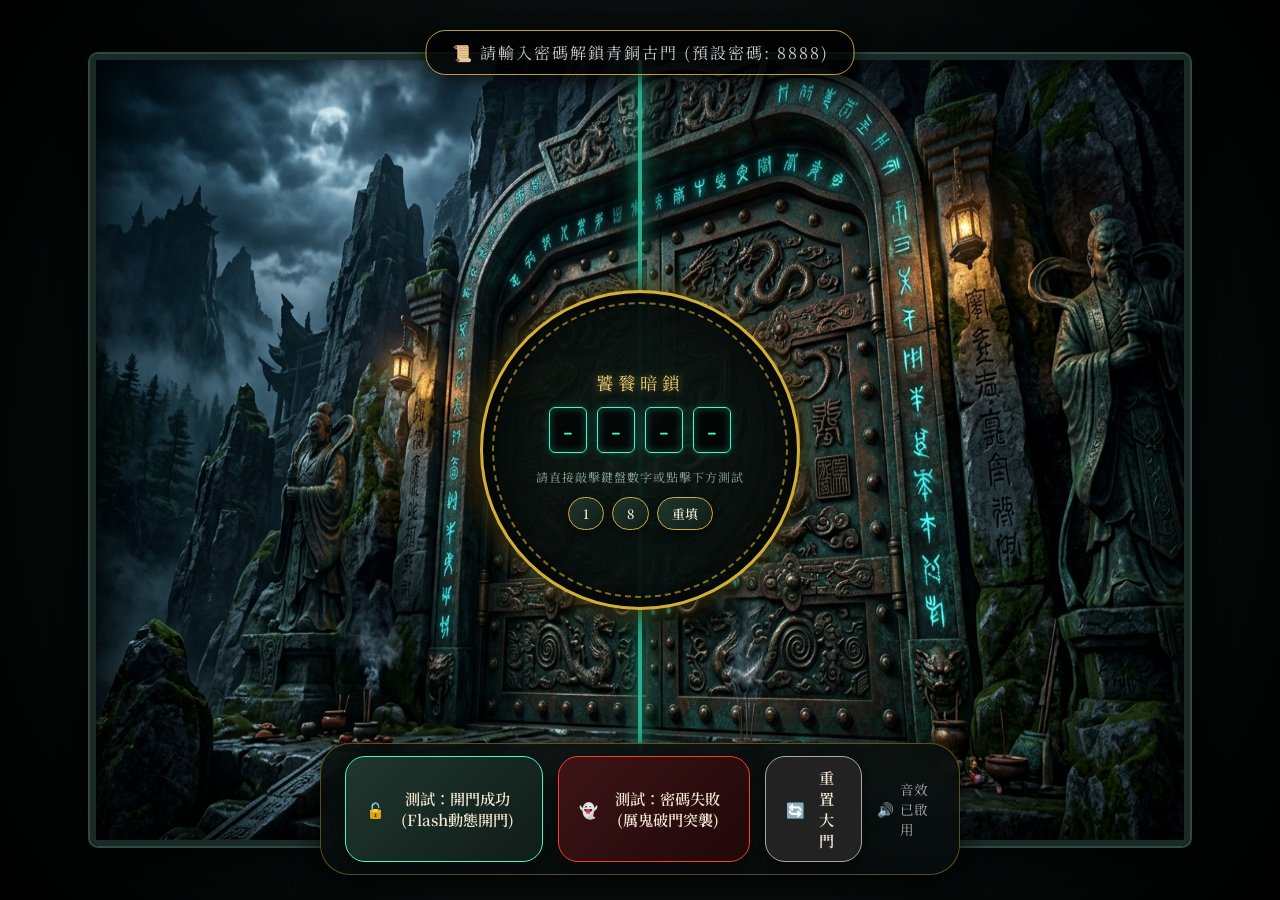
==== door-demo.html @ 5796ed2d "feat: 新增古老青銅門3D開門與厲鬼破門突襲動畫互動Demo" ====
<!DOCTYPE html>
<html lang="zh-TW">
<head>
  <meta charset="UTF-8">
  <meta name="viewport" content="width=device-width, initial-scale=1.0">
  <title>古老青銅門機關 - 開門與厲鬼破門突襲 Demo</title>
  <link rel="preconnect" href="https://fonts.googleapis.com">
  <link rel="preconnect" href="https://fonts.gstatic.com" crossorigin>
  <link href="https://fonts.googleapis.com/css2?family=Cinzel:wght@600;900&family=Noto+Serif+TC:wght@600;900&display=swap" rel="stylesheet">
  <style>
    :root {
      --gold-primary: #d4af37;
      --gold-glow: rgba(212, 175, 55, 0.6);
      --bronze-dark: #0f1c18;
      --rune-cyan: #3dfacb;
      --blood-red: #ff1e27;
    }

    * {
      box-sizing: border-box;
      margin: 0;
      padding: 0;
      user-select: none;
    }

    body {
      background-color: #050807;
      color: #e0e0e0;
      font-family: 'Noto Serif TC', 'Cinzel', serif;
      overflow: hidden;
      height: 100vh;
      width: 100vw;
      display: flex;
      justify-content: center;
      align-items: center;
    }

    /* 3D 舞台場景 */
    .scene-viewport {
      position: relative;
      width: 100vw;
      height: 100vh;
      perspective: 1200px;
      perspective-origin: center center;
      display: flex;
      justify-content: center;
      align-items: center;
      overflow: hidden;
      background: radial-gradient(circle at center, #152422 0%, #060b0a 70%, #000 100%);
    }

    /* 門後神秘殿堂/光芒背景 (開門後展現) */
    .sanctum-background {
      position: absolute;
      top: 0;
      left: 0;
      width: 100%;
      height: 100%;
      display: flex;
      flex-direction: column;
      justify-content: center;
      align-items: center;
      background: radial-gradient(ellipse at center, #ffeaa7 0%, #d4af37 25%, #1a1a1a 70%, #000 100%);
      z-index: 1;
      opacity: 0;
      transform: scale(0.9);
      transition: opacity 1.5s ease, transform 2s ease;
    }

    .sanctum-background.revealed {
      opacity: 1;
      transform: scale(1.05);
    }

    .sanctum-content {
      text-align: center;
      color: #fff;
      text-shadow: 0 0 20px rgba(0,0,0,0.8), 0 0 40px #d4af37;
    }

    .sanctum-title {
      font-size: 2.8rem;
      font-weight: 900;
      letter-spacing: 6px;
      margin-bottom: 12px;
      color: #fff8db;
    }

    .sanctum-desc {
      font-size: 1.2rem;
      letter-spacing: 2px;
      color: #f7e1a0;
    }

    /* 幽冥煞氣裂隙光 (門縫透出的綠紅邪光) */
    .underworld-rift {
      position: absolute;
      top: 0;
      left: 0;
      width: 100%;
      height: 100%;
      background: radial-gradient(circle at center, #00ff88 0%, #ff1e27 40%, transparent 75%);
      opacity: 0;
      z-index: 2;
      transition: opacity 0.3s ease;
      mix-blend-mode: screen;
      pointer-events: none;
    }

    .gate-frame.ghost-cracked ~ .underworld-rift {
      opacity: 0.9;
      animation: riftFlicker 0.15s infinite alternate;
    }

    @keyframes riftFlicker {
      0% { opacity: 0.55; filter: brightness(0.8); }
      100% { opacity: 1; filter: brightness(1.5); }
    }

    /* 青銅巨門外框結構 */
    .gate-frame {
      position: relative;
      width: 92vw;
      max-width: 1100px;
      height: 88vh;
      max-height: 820px;
      z-index: 5;
      display: flex;
      box-shadow: 0 0 80px rgba(0, 0, 0, 0.95), inset 0 0 40px rgba(0, 0, 0, 0.9);
      border-radius: 8px;
      border: 6px solid #1a2a26;
      outline: 2px solid #2d4a43;
      transform-style: preserve-3d;
      transition: transform 1.8s cubic-bezier(0.2, 0.8, 0.2, 1);
    }

    /* 左門與右門 */
    .door-leaf {
      position: relative;
      width: 50%;
      height: 100%;
      background-image: url('assets/bronze_gate.jpg');
      background-size: 200% 100%;
      background-repeat: no-repeat;
      transform-style: preserve-3d;
      transition: transform 2.2s cubic-bezier(0.4, 0, 0.2, 1), filter 0.8s ease;
      box-shadow: inset 0 0 50px rgba(0, 0, 0, 0.8);
    }

    .door-leaf.left {
      background-position: left center;
      transform-origin: left center;
      border-right: 2px solid rgba(0, 0, 0, 0.8);
    }

    .door-leaf.right {
      background-position: right center;
      transform-origin: right center;
      border-left: 2px solid rgba(0, 0, 0, 0.8);
    }

    /* 開門成功狀態 */
    .gate-frame.opened .door-leaf.left {
      transform: rotateY(-110deg);
      box-shadow: 30px 0 50px rgba(0, 0, 0, 0.7);
    }

    .gate-frame.opened .door-leaf.right {
      transform: rotateY(110deg);
      box-shadow: -30px 0 50px rgba(0, 0, 0, 0.7);
    }

    .gate-frame.opened {
      transform: scale(1.15) translateZ(100px);
    }

    /* 門縫被厲鬼撕開狀態 (Crack Open) */
    .gate-frame.ghost-cracked .door-leaf.left {
      transform: rotateY(-36deg);
      box-shadow: 25px 0 45px rgba(0, 0, 0, 0.95);
      filter: drop-shadow(0 0 25px rgba(255, 30, 39, 0.6));
      transition: transform 0.25s cubic-bezier(0.1, 0.9, 0.2, 1);
    }

    .gate-frame.ghost-cracked .door-leaf.right {
      transform: rotateY(36deg);
      box-shadow: -25px 0 45px rgba(0, 0, 0, 0.95);
      filter: drop-shadow(0 0 25px rgba(255, 30, 39, 0.6));
      transition: transform 0.25s cubic-bezier(0.1, 0.9, 0.2, 1);
    }

    /* 門縫微光 */
    .seam-light {
      position: absolute;
      top: 0;
      left: 50%;
      transform: translateX(-50%);
      width: 4px;
      height: 100%;
      background: #3dfacb;
      box-shadow: 0 0 15px #3dfacb, 0 0 30px #3dfacb;
      z-index: 10;
      opacity: 0.7;
      animation: pulseLight 3s infinite alternate;
      pointer-events: none;
      transition: opacity 0.5s ease;
    }

    .gate-frame.opened .seam-light,
    .gate-frame.ghost-cracked .seam-light {
      opacity: 0;
    }

    @keyframes pulseLight {
      0% { opacity: 0.3; filter: blur(1px); }
      100% { opacity: 0.9; filter: blur(3px); }
    }

    /* 密碼機關古盤 UI */
    .lock-mechanism {
      position: absolute;
      top: 50%;
      left: 50%;
      transform: translate(-50%, -50%);
      z-index: 20;
      background: radial-gradient(circle, rgba(12, 24, 20, 0.92) 0%, rgba(5, 10, 8, 0.96) 80%);
      border: 3px solid #d4af37;
      border-radius: 50%;
      width: 320px;
      height: 320px;
      display: flex;
      flex-direction: column;
      justify-content: center;
      align-items: center;
      box-shadow: 0 0 35px rgba(0, 0, 0, 0.9), 0 0 25px var(--gold-glow), inset 0 0 20px rgba(0, 0, 0, 0.9);
      transition: opacity 0.8s ease, transform 0.8s cubic-bezier(0.4, 0, 0.2, 1);
    }

    .gate-frame.opened .lock-mechanism {
      opacity: 0;
      transform: translate(-50%, -50%) scale(0.6) rotate(180deg);
      pointer-events: none;
    }

    /* 厲鬼衝出時，鎖盤完全隱藏消失 */
    .gate-frame.ghost-cracked .lock-mechanism {
      opacity: 0;
      transform: translate(-50%, -50%) scale(0.3);
      pointer-events: none;
      transition: opacity 0.2s ease, transform 0.2s ease;
    }

    /* 盤面符文外圈 */
    .rune-ring {
      position: absolute;
      width: 94%;
      height: 94%;
      border-radius: 50%;
      border: 2px dashed rgba(212, 175, 55, 0.6);
      animation: slowRotate 30s linear infinite;
      pointer-events: none;
    }

    @keyframes slowRotate {
      from { transform: rotate(0deg); }
      to { transform: rotate(360deg); }
    }

    .lock-title {
      font-size: 1.1rem;
      color: #e6c875;
      letter-spacing: 4px;
      margin-bottom: 12px;
      text-shadow: 0 0 10px rgba(212, 175, 55, 0.5);
    }

    .password-display {
      display: flex;
      gap: 10px;
      margin-bottom: 15px;
    }

    .pin-digit {
      width: 38px;
      height: 46px;
      background: rgba(0, 0, 0, 0.7);
      border: 1.5px solid #3dfacb;
      border-radius: 6px;
      color: #3dfacb;
      font-size: 1.6rem;
      font-weight: 900;
      display: flex;
      justify-content: center;
      align-items: center;
      box-shadow: inset 0 0 8px rgba(61, 250, 203, 0.3), 0 0 10px rgba(61, 250, 203, 0.2);
    }

    .pin-input-real {
      position: absolute;
      opacity: 0;
      pointer-events: none;
    }

    .hint-text {
      font-size: 0.75rem;
      color: #8fa89b;
      margin-bottom: 12px;
      letter-spacing: 1px;
    }

    /* 突發驚悚 鬼怪層 (在青銅門裂隙深處，青銅門始終保持在背景可見) */
    .ghost-emergence-container {
      position: absolute;
      top: 50%;
      left: 50%;
      transform: translate(-50%, -50%);
      width: 100%;
      height: 100%;
      max-width: 1100px;
      max-height: 820px;
      z-index: 18;
      pointer-events: none;
      display: flex;
      justify-content: center;
      align-items: center;
      overflow: visible;
      opacity: 0;
      visibility: hidden;
    }

    .ghost-emergence-container.active {
      visibility: visible;
      opacity: 1;
    }

    .ghost-spirit {
      position: absolute;
      width: 115%;
      height: 115%;
      object-fit: contain;
      mix-blend-mode: screen; /* 完美透明融合，青銅門清晰可見 */
      filter: contrast(1.4) brightness(1.3) drop-shadow(0 0 40px #00ff88);
      transform: translateZ(0) scale(0.1);
    }

    .ghost-emergence-container.active .ghost-spirit {
      animation: ghostBurstFromGate 1.8s cubic-bezier(0.15, 0.85, 0.25, 1) forwards;
    }

    /* 厲鬼從青銅門裂縫深處衝出的震撼軌跡 */
    @keyframes ghostBurstFromGate {
      0% {
        transform: scale(0.08) translateY(20px) rotate(-3deg);
        filter: brightness(0.2) drop-shadow(0 0 5px #00ff88);
        opacity: 0;
      }
      22% {
        opacity: 1;
        filter: brightness(1.8) contrast(1.5) drop-shadow(0 0 60px #00ff88) drop-shadow(0 0 90px red);
      }
      45% {
        transform: scale(1.35) translateY(-10px) rotate(2deg);
        filter: brightness(1.6) contrast(1.4) drop-shadow(0 0 80px red);
      }
      75% {
        transform: scale(1.45) translateY(5px) rotate(-1deg);
        opacity: 0.95;
      }
      100% {
        transform: scale(2.0) translateY(-30px);
        opacity: 0;
        filter: brightness(0) blur(25px);
      }
    }

    /* 血色驚悚閃爍遮罩 */
    .blood-overlay {
      position: fixed;
      top: 0;
      left: 0;
      width: 100vw;
      height: 100vh;
      background: radial-gradient(circle, rgba(255, 0, 0, 0.4) 0%, rgba(80, 0, 0, 0.8) 80%);
      mix-blend-mode: hard-light;
      opacity: 0;
      pointer-events: none;
      z-index: 90;
    }

    .blood-overlay.flash {
      animation: redFlash 1.6s ease-out forwards;
    }

    @keyframes redFlash {
      0%, 25%, 50% { opacity: 0.85; }
      12%, 37% { opacity: 0.15; }
      100% { opacity: 0; }
    }

    /* 螢幕震動動畫 (Screen Shake) */
    .shake-intense {
      animation: intenseShake 0.75s cubic-bezier(.36,.07,.19,.97) both;
    }

    @keyframes intenseShake {
      10%, 90% { transform: translate3d(-8px, 6px, 0) rotate(-1.5deg); }
      20%, 80% { transform: translate3d(10px, -8px, 0) rotate(2deg); }
      30%, 50%, 70% { transform: translate3d(-14px, 10px, 0) rotate(-2.5deg); }
      40%, 60% { transform: translate3d(14px, -10px, 0) rotate(2.5deg); }
    }

    /* 狀態訊息提示浮層 */
    .status-toast {
      position: absolute;
      top: 30px;
      left: 50%;
      transform: translateX(-50%);
      padding: 10px 25px;
      background: rgba(0, 0, 0, 0.85);
      border-radius: 20px;
      font-size: 1rem;
      letter-spacing: 2px;
      z-index: 60;
      border: 1px solid #d4af37;
      box-shadow: 0 4px 20px rgba(0,0,0,0.8);
      transition: all 0.3s ease;
      opacity: 0.9;
    }

    /* 快捷控制面板 (置底) */
    .control-deck {
      position: absolute;
      bottom: 25px;
      left: 50%;
      transform: translateX(-50%);
      z-index: 50;
      display: flex;
      gap: 15px;
      background: rgba(8, 14, 12, 0.85);
      backdrop-filter: blur(12px);
      padding: 12px 24px;
      border-radius: 30px;
      border: 1px solid rgba(212, 175, 55, 0.4);
      box-shadow: 0 10px 30px rgba(0, 0, 0, 0.7);
    }

    .btn-action {
      background: linear-gradient(135deg, #1f362e, #101c18);
      color: #f0e6d2;
      border: 1px solid #d4af37;
      padding: 10px 20px;
      border-radius: 20px;
      font-family: inherit;
      font-size: 0.95rem;
      font-weight: 600;
      cursor: pointer;
      display: flex;
      align-items: center;
      gap: 8px;
      transition: all 0.25s ease;
      box-shadow: 0 4px 12px rgba(0, 0, 0, 0.5);
    }

    .btn-action:hover {
      background: linear-gradient(135deg, #2e5246, #1a2f28);
      color: #fff;
      transform: translateY(-2px);
      box-shadow: 0 0 15px var(--gold-glow);
    }

    .btn-action.success {
      border-color: #3dfacb;
    }
    .btn-action.success:hover {
      box-shadow: 0 0 18px rgba(61, 250, 203, 0.7);
    }

    .btn-action.fail {
      border-color: #ff3b30;
      background: linear-gradient(135deg, #3d1416, #1f0809);
    }
    .btn-action.fail:hover {
      background: linear-gradient(135deg, #571b1e, #2e0b0d);
      box-shadow: 0 0 20px rgba(255, 59, 48, 0.8);
    }

    .btn-action.reset {
      border-color: #aaa;
      background: #222;
    }

    .audio-toggle {
      cursor: pointer;
      display: flex;
      align-items: center;
      gap: 6px;
      color: #aaa;
      font-size: 0.85rem;
      transition: color 0.2s;
    }
    .audio-toggle:hover {
      color: #3dfacb;
    }
  </style>
</head>
<body>

  <!-- 狀態提示 -->
  <div id="statusToast" class="status-toast">📜 請輸入密碼解鎖青銅古門 (預設密碼: 8888)</div>

  <!-- 3D 視角容器 -->
  <div id="sceneContainer" class="scene-viewport">
    
    <!-- 門後的神聖殿堂 (進入系統後的背景) -->
    <div id="sanctumBg" class="sanctum-background">
      <div class="sanctum-content">
        <div class="sanctum-title">✨ 藏書閣 · 封印解除 ✨</div>
        <div class="sanctum-desc">歡迎進入個人書櫃與借閱統計系統</div>
      </div>
    </div>

    <!-- 幽冥煞氣裂隙邪光 (門縫透出) -->
    <div id="underworldRift" class="underworld-rift"></div>

    <!-- 青銅巨門本體 (背景始終可見) -->
    <div id="gateFrame" class="gate-frame">
      <!-- 門縫微光 -->
      <div class="seam-light"></div>

      <!-- 左門扇 -->
      <div class="door-leaf left"></div>

      <!-- 右門扇 -->
      <div class="door-leaf right"></div>

      <!-- 密碼機關盤 -->
      <div id="lockMechanism" class="lock-mechanism">
        <div class="rune-ring"></div>
        <div class="lock-title">饕餮暗鎖</div>
        
        <div class="password-display">
          <div class="pin-digit" id="d1">-</div>
          <div class="pin-digit" id="d2">-</div>
          <div class="pin-digit" id="d3">-</div>
          <div class="pin-digit" id="d4">-</div>
        </div>

        <input type="password" id="pinInput" class="pin-input-real" maxlength="4" autofocus>
        
        <div class="hint-text">請直接敲擊鍵盤數字或點擊下方測試</div>

        <div style="display: flex; gap: 8px;">
          <button class="btn-action" style="padding: 6px 14px; font-size: 0.8rem;" onclick="handleKeypad('1')">1</button>
          <button class="btn-action" style="padding: 6px 14px; font-size: 0.8rem;" onclick="handleKeypad('8')">8</button>
          <button class="btn-action" style="padding: 6px 14px; font-size: 0.8rem;" onclick="handleKeypad('clear')">重填</button>
        </div>
      </div>

      <!-- 突發厲鬼 (直接從青銅門裂縫深處破門竄出，青銅門在背景清晰可見) -->
      <div id="ghostEmergence" class="ghost-emergence-container">
        <img src="assets/ghost_emerge.jpg" alt="Ghost Bursting from Gate" class="ghost-spirit">
      </div>

    </div>

  </div>

  <!-- 血紅閃爍遮罩 -->
  <div id="bloodOverlay" class="blood-overlay"></div>

  <!-- 控制與展示面板 -->
  <div class="control-deck">
    <button class="btn-action success" onclick="triggerSuccess()">
      <span>🔓</span> 測試：開門成功 (Flash動態開門)
    </button>
    <button class="btn-action fail" onclick="triggerFail()">
      <span>👻</span> 測試：密碼失敗 (厲鬼破門突襲)
    </button>
    <button class="btn-action reset" onclick="resetGate()">
      <span>🔄</span> 重置大門
    </button>
    <div class="audio-toggle" onclick="toggleAudio()">
      <span id="audioIcon">🔊</span>
      <span id="audioText">音效已啟用</span>
    </div>
  </div>

  <script>
    // --- Web Audio 逼真音效合成引擎 (無須外部音檔) ---
    let audioCtx = null;
    let audioEnabled = true;

    function initAudio() {
      if (!audioCtx) {
        audioCtx = new (window.AudioContext || window.webkitAudioContext)();
      }
      if (audioCtx.state === 'suspended') {
        audioCtx.resume();
      }
    }

    function toggleAudio() {
      audioEnabled = !audioEnabled;
      document.getElementById('audioIcon').textContent = audioEnabled ? '🔊' : '🔇';
      document.getElementById('audioText').textContent = audioEnabled ? '音效已啟用' : '音效已靜音';
    }

    // 齒輪/石鍵點擊音
    function playClickSound() {
      if (!audioEnabled) return;
      initAudio();
      const osc = audioCtx.createOscillator();
      const gain = audioCtx.createGain();
      osc.type = 'triangle';
      osc.frequency.setValueAtTime(180, audioCtx.currentTime);
      osc.frequency.exponentialRampToValueAtTime(60, audioCtx.currentTime + 0.08);
      gain.gain.setValueAtTime(0.3, audioCtx.currentTime);
      gain.gain.exponentialRampToValueAtTime(0.01, audioCtx.currentTime + 0.08);
      osc.connect(gain);
      gain.connect(audioCtx.destination);
      osc.start();
      osc.stop(audioCtx.currentTime + 0.08);
    }

    // 開門震撼石門轟鳴聲
    function playGateOpenSound() {
      if (!audioEnabled) return;
      initAudio();
      
      const bufferSize = audioCtx.sampleRate * 2.5;
      const noiseBuffer = audioCtx.createBuffer(1, bufferSize, audioCtx.sampleRate);
      const output = noiseBuffer.getChannelData(0);
      for (let i = 0; i < bufferSize; i++) {
        output[i] = Math.random() * 2 - 1;
      }
      const whiteNoise = audioCtx.createBufferSource();
      whiteNoise.buffer = noiseBuffer;

      const filter = audioCtx.createBiquadFilter();
      filter.type = 'lowpass';
      filter.frequency.setValueAtTime(120, audioCtx.currentTime);
      filter.frequency.linearRampToValueAtTime(450, audioCtx.currentTime + 1.2);
      filter.frequency.linearRampToValueAtTime(80, audioCtx.currentTime + 2.5);

      const noiseGain = audioCtx.createGain();
      noiseGain.gain.setValueAtTime(0.6, audioCtx.currentTime);
      noiseGain.gain.exponentialRampToValueAtTime(0.01, audioCtx.currentTime + 2.5);

      whiteNoise.connect(filter);
      filter.connect(noiseGain);
      noiseGain.connect(audioCtx.destination);
      whiteNoise.start();

      const freqs = [110, 164.8, 220, 329.6];
      freqs.forEach((f) => {
        const osc = audioCtx.createOscillator();
        const gain = audioCtx.createGain();
        osc.type = 'sawtooth';
        osc.frequency.setValueAtTime(f, audioCtx.currentTime);
        gain.gain.setValueAtTime(0.15, audioCtx.currentTime + 0.2);
        gain.gain.exponentialRampToValueAtTime(0.001, audioCtx.currentTime + 2.0);
        osc.connect(gain);
        gain.connect(audioCtx.destination);
        osc.start(audioCtx.currentTime + 0.1);
        osc.stop(audioCtx.currentTime + 2.0);
      });
    }

    // 青銅門撞擊重響 (門猛烈關閉聲)
    function playGateSlamSound() {
      if (!audioEnabled) return;
      initAudio();
      const osc = audioCtx.createOscillator();
      const gain = audioCtx.createGain();
      osc.type = 'sawtooth';
      osc.frequency.setValueAtTime(80, audioCtx.currentTime);
      osc.frequency.exponentialRampToValueAtTime(20, audioCtx.currentTime + 0.5);
      gain.gain.setValueAtTime(0.85, audioCtx.currentTime);
      gain.gain.exponentialRampToValueAtTime(0.01, audioCtx.currentTime + 0.5);
      osc.connect(gain);
      gain.connect(audioCtx.destination);
      osc.start();
      osc.stop(audioCtx.currentTime + 0.5);
    }

    // 密碼錯誤厲鬼尖嘯與突發轟鳴音效
    function playGhostScreamSound() {
      if (!audioEnabled) return;
      initAudio();

      // 1. 尖銳刺耳的調頻尖嘯 (FM Synthesis)
      const carrier = audioCtx.createOscillator();
      const modulator = audioCtx.createOscillator();
      const modGain = audioCtx.createGain();
      const mainGain = audioCtx.createGain();

      carrier.type = 'sawtooth';
      carrier.frequency.setValueAtTime(450, audioCtx.currentTime);
      carrier.frequency.exponentialRampToValueAtTime(1400, audioCtx.currentTime + 0.3);
      carrier.frequency.exponentialRampToValueAtTime(220, audioCtx.currentTime + 1.6);

      modulator.type = 'square';
      modulator.frequency.setValueAtTime(50, audioCtx.currentTime);
      modGain.gain.setValueAtTime(350, audioCtx.currentTime);

      modulator.connect(modGain);
      modGain.connect(carrier.frequency);

      mainGain.gain.setValueAtTime(0.85, audioCtx.currentTime);
      mainGain.gain.exponentialRampToValueAtTime(0.01, audioCtx.currentTime + 1.7);

      carrier.connect(mainGain);
      mainGain.connect(audioCtx.destination);

      modulator.start();
      carrier.start();
      modulator.stop(audioCtx.currentTime + 1.7);
      carrier.stop(audioCtx.currentTime + 1.7);

      // 2. 破門撞擊低音
      const oscLow = audioCtx.createOscillator();
      const gainLow = audioCtx.createGain();
      oscLow.type = 'sine';
      oscLow.frequency.setValueAtTime(200, audioCtx.currentTime);
      oscLow.frequency.exponentialRampToValueAtTime(35, audioCtx.currentTime + 0.7);
      gainLow.gain.setValueAtTime(0.9, audioCtx.currentTime);
      gainLow.gain.exponentialRampToValueAtTime(0.01, audioCtx.currentTime + 0.7);
      oscLow.connect(gainLow);
      gainLow.connect(audioCtx.destination);
      oscLow.start();
      oscLow.stop(audioCtx.currentTime + 0.7);
    }

    // --- 互動邏輯 ---
    const gateFrame = document.getElementById('gateFrame');
    const sanctumBg = document.getElementById('sanctumBg');
    const ghostEmergence = document.getElementById('ghostEmergence');
    const bloodOverlay = document.getElementById('bloodOverlay');
    const sceneContainer = document.getElementById('sceneContainer');
    const statusToast = document.getElementById('statusToast');
    
    let currentInput = '';
    const CORRECT_PIN = '8888';

    // 鍵盤輸入監聽
    document.addEventListener('keydown', (e) => {
      if (gateFrame.classList.contains('opened') || ghostEmergence.classList.contains('active')) return;
      if (e.key >= '0' && e.key <= '9') {
        handleKeypad(e.key);
      } else if (e.key === 'Backspace') {
        currentInput = currentInput.slice(0, -1);
        updatePinDisplay();
      } else if (e.key === 'Enter') {
        if (currentInput.length > 0) {
          checkPassword();
        }
      }
    });

    function handleKeypad(key) {
      if (key === 'clear') {
        currentInput = '';
        updatePinDisplay();
        playClickSound();
        return;
      }
      if (currentInput.length < 4) {
        currentInput += key;
        playClickSound();
        updatePinDisplay();
        if (currentInput.length === 4) {
          setTimeout(checkPassword, 300);
        }
      }
    }

    function updatePinDisplay() {
      for (let i = 1; i <= 4; i++) {
        const el = document.getElementById('d' + i);
        if (i <= currentInput.length) {
          el.textContent = '●';
          el.style.color = '#d4af37';
          el.style.borderColor = '#d4af37';
        } else {
          el.textContent = '-';
          el.style.color = '#3dfacb';
          el.style.borderColor = '#3dfacb';
        }
      }
    }

    function checkPassword() {
      if (currentInput === CORRECT_PIN) {
        triggerSuccess();
      } else {
        triggerFail();
      }
    }

    // 1. 開門成功 (3D 大門向內推開)
    function triggerSuccess() {
      statusToast.textContent = '🌟 符文共鳴！青銅巨門緩緩開啟...';
      statusToast.style.borderColor = '#3dfacb';
      statusToast.style.color = '#3dfacb';

      playGateOpenSound();

      gateFrame.classList.remove('ghost-cracked');
      ghostEmergence.classList.remove('active');
      gateFrame.classList.add('opened');
      sanctumBg.classList.add('revealed');
    }

    // 2. 密碼失敗 (青銅門裂開，厲鬼從門縫深處衝出！)
    function triggerFail() {
      statusToast.textContent = '⚠️ 封印暴走！青銅門裂開，千年怨靈衝出！';
      statusToast.style.borderColor = '#ff3b30';
      statusToast.style.color = '#ff3b30';

      playGhostScreamSound();

      // 青銅門兩扇震裂半開
      gateFrame.classList.add('ghost-cracked');
      // 厲鬼從青銅門裂隙深處破門竄出
      ghostEmergence.classList.add('active');
      // 全場震動與血色閃爍
      sceneContainer.classList.add('shake-intense');
      bloodOverlay.classList.add('flash');

      setTimeout(() => {
        sceneContainer.classList.remove('shake-intense');
      }, 750);

      // 厲鬼消散，青銅門猛力重擊關閉
      setTimeout(() => {
        ghostEmergence.classList.remove('active');
        gateFrame.classList.remove('ghost-cracked');
        playGateSlamSound();
        bloodOverlay.classList.remove('flash');
        currentInput = '';
        updatePinDisplay();
        statusToast.textContent = '💀 厲鬼遁回門內，青銅門緊閉！請重新嘗試。';
      }, 1900);
    }

    // 3. 重置大門
    function resetGate() {
      gateFrame.classList.remove('opened', 'ghost-cracked');
      sanctumBg.classList.remove('revealed');
      ghostEmergence.classList.remove('active');
      bloodOverlay.classList.remove('flash');
      currentInput = '';
      updatePinDisplay();
      statusToast.textContent = '📜 請輸入密碼解鎖青銅古門 (預設密碼: 8888)';
      statusToast.style.borderColor = '#d4af37';
      statusToast.style.color = '#e0e0e0';
      playClickSound();
    }
  </script>
</body>
</html>
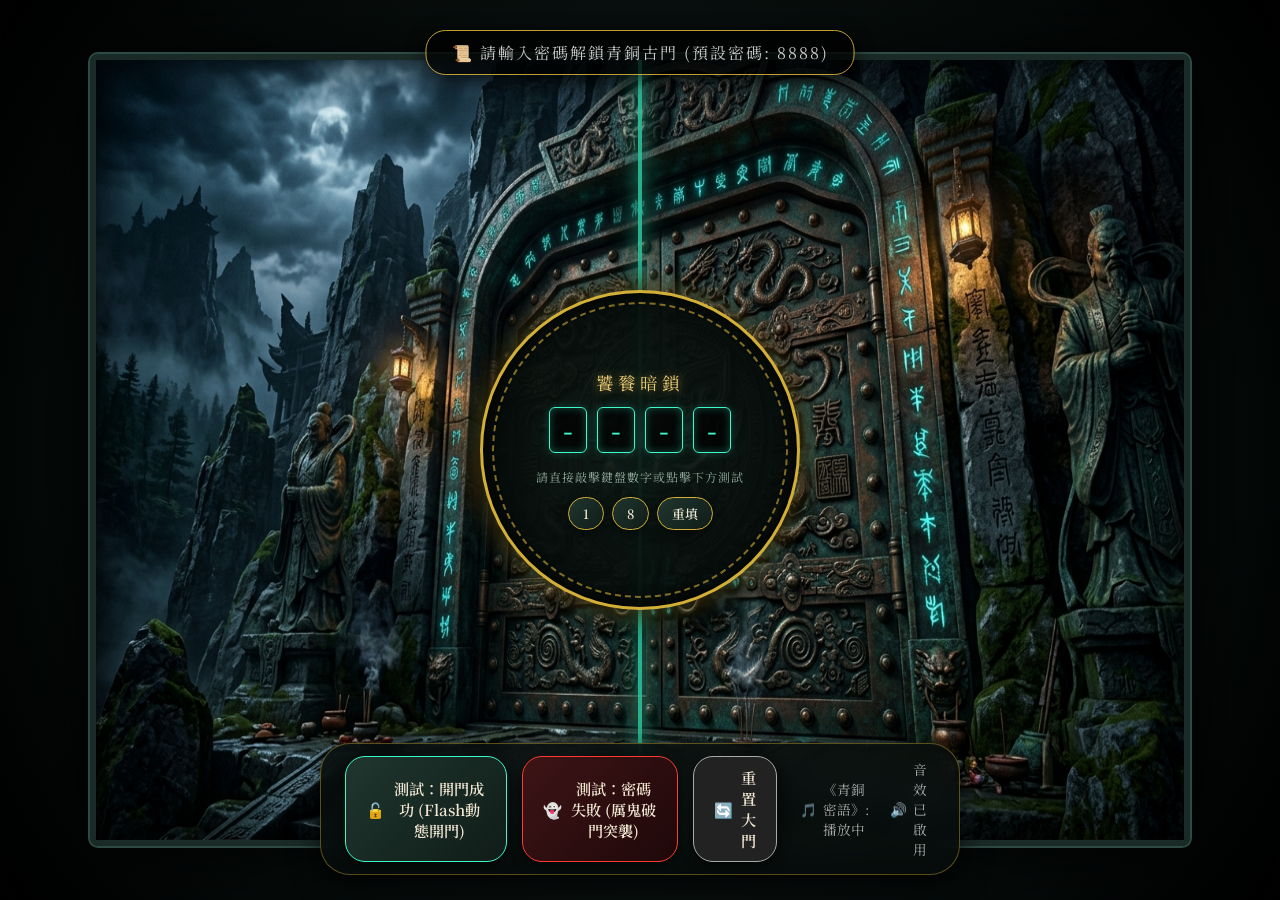
==== commit 929e4e86: "feat: 正式將專屬歌曲《青銅密語.mp3》套用為系統背景音樂與動態歌詞同步" ====
--- a/door-demo.html
+++ b/door-demo.html
@@ -579,13 +579,62 @@
     <button class="btn-action reset" onclick="resetGate()">
       <span>🔄</span> 重置大門
     </button>
+    <div class="audio-toggle" id="musicToggleBtn" onclick="toggleBgmMusic()" style="margin-left: 8px;">
+      <span id="musicIcon">🎵</span>
+      <span id="musicText">《青銅密語》: 播放中</span>
+    </div>
     <div class="audio-toggle" onclick="toggleAudio()">
       <span id="audioIcon">🔊</span>
       <span id="audioText">音效已啟用</span>
     </div>
   </div>
 
+  <!-- 背景音樂音檔 -->
+  <audio id="bgmAudio" src="assets/bronze_whisper.mp3" loop preload="auto"></audio>
+
   <script>
+    let bgmMusicPlaying = false;
+    function playBgmMusic() {
+      const audio = document.getElementById('bgmAudio');
+      if (audio) {
+        audio.volume = 0.65;
+        audio.play().then(() => {
+          bgmMusicPlaying = true;
+          updateBgmMusicUI(true);
+        }).catch(e => console.log('BGM Auto play waiting for user click'));
+      }
+    }
+
+    function toggleBgmMusic() {
+      const audio = document.getElementById('bgmAudio');
+      if (!audio) return;
+      if (bgmMusicPlaying) {
+        audio.pause();
+        bgmMusicPlaying = false;
+        updateBgmMusicUI(false);
+      } else {
+        audio.play();
+        bgmMusicPlaying = true;
+        updateBgmMusicUI(true);
+      }
+    }
+
+    function updateBgmMusicUI(playing) {
+      const icon = document.getElementById('musicIcon');
+      const text = document.getElementById('musicText');
+      if (icon && text) {
+        icon.textContent = playing ? '🎵' : '🔇';
+        text.textContent = playing ? '《青銅密語》: 播放中' : '《青銅密語》: 已暫停';
+      }
+    }
+
+    document.addEventListener('click', () => {
+      if (!bgmMusicPlaying) playBgmMusic();
+    }, { once: true });
+    document.addEventListener('keydown', () => {
+      if (!bgmMusicPlaying) playBgmMusic();
+    }, { once: true });
+
     // --- Web Audio 逼真音效合成引擎 (無須外部音檔) ---
     let audioCtx = null;
     let audioEnabled = true;
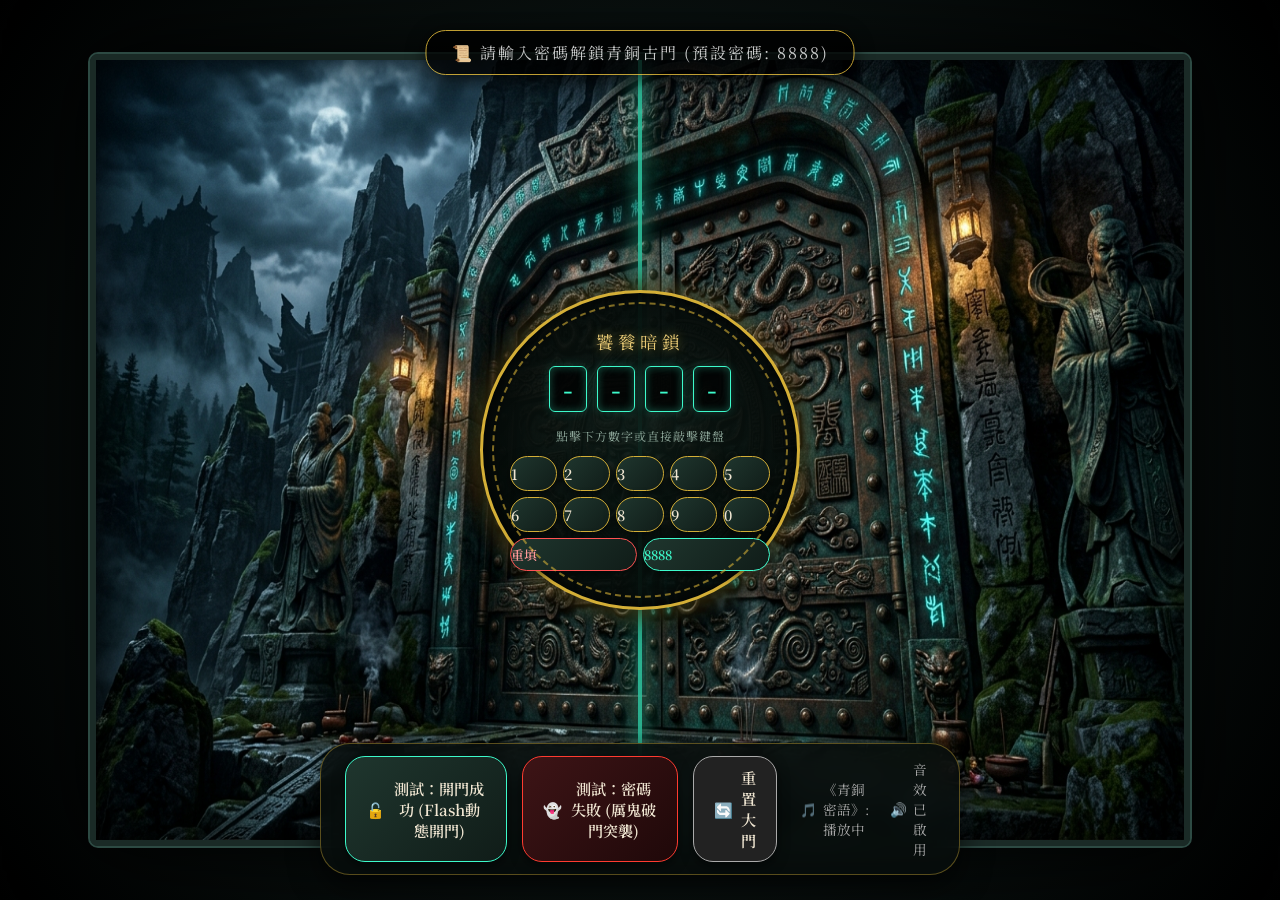
==== commit fcd1d809: "fix: 全面解決平板與手機觸控打字無反應問題，升級九宮格符文數字鍵盤與虛擬鍵盤支援" ====
--- a/door-demo.html
+++ b/door-demo.html
@@ -545,14 +545,29 @@
           <div class="pin-digit" id="d4">-</div>
         </div>
 
-        <input type="password" id="pinInput" class="pin-input-real" maxlength="4" autofocus>
+        <input type="tel" inputmode="numeric" id="pinInput" class="pin-input-real" maxlength="4" autocomplete="off">
         
-        <div class="hint-text">請直接敲擊鍵盤數字或點擊下方測試</div>
-
-        <div style="display: flex; gap: 8px;">
-          <button class="btn-action" style="padding: 6px 14px; font-size: 0.8rem;" onclick="handleKeypad('1')">1</button>
-          <button class="btn-action" style="padding: 6px 14px; font-size: 0.8rem;" onclick="handleKeypad('8')">8</button>
-          <button class="btn-action" style="padding: 6px 14px; font-size: 0.8rem;" onclick="handleKeypad('clear')">重填</button>
+        <div class="hint-text">點擊下方數字或直接敲擊鍵盤</div>
+
+        <div style="display: flex; flex-direction: column; gap: 6px; width: 100%; max-width: 260px;">
+          <div style="display: flex; gap: 6px; justify-content: center;">
+            <button type="button" class="btn-action" style="flex:1; padding: 6px 0; font-size: 0.9rem;" onclick="handleKeypad('1')">1</button>
+            <button type="button" class="btn-action" style="flex:1; padding: 6px 0; font-size: 0.9rem;" onclick="handleKeypad('2')">2</button>
+            <button type="button" class="btn-action" style="flex:1; padding: 6px 0; font-size: 0.9rem;" onclick="handleKeypad('3')">3</button>
+            <button type="button" class="btn-action" style="flex:1; padding: 6px 0; font-size: 0.9rem;" onclick="handleKeypad('4')">4</button>
+            <button type="button" class="btn-action" style="flex:1; padding: 6px 0; font-size: 0.9rem;" onclick="handleKeypad('5')">5</button>
+          </div>
+          <div style="display: flex; gap: 6px; justify-content: center;">
+            <button type="button" class="btn-action" style="flex:1; padding: 6px 0; font-size: 0.9rem;" onclick="handleKeypad('6')">6</button>
+            <button type="button" class="btn-action" style="flex:1; padding: 6px 0; font-size: 0.9rem;" onclick="handleKeypad('7')">7</button>
+            <button type="button" class="btn-action" style="flex:1; padding: 6px 0; font-size: 0.9rem;" onclick="handleKeypad('8')">8</button>
+            <button type="button" class="btn-action" style="flex:1; padding: 6px 0; font-size: 0.9rem;" onclick="handleKeypad('9')">9</button>
+            <button type="button" class="btn-action" style="flex:1; padding: 6px 0; font-size: 0.9rem;" onclick="handleKeypad('0')">0</button>
+          </div>
+          <div style="display: flex; gap: 6px; justify-content: center;">
+            <button type="button" class="btn-action" style="flex:1; padding: 6px 0; font-size: 0.8rem; border-color: #ff5252; color: #ff9999;" onclick="handleKeypad('clear')">重填</button>
+            <button type="button" class="btn-action" style="flex:1; padding: 6px 0; font-size: 0.8rem; border-color: #3dfacb; color: #3dfacb;" onclick="handleKeypad('8888')">8888</button>
+          </div>
         </div>
       </div>
 
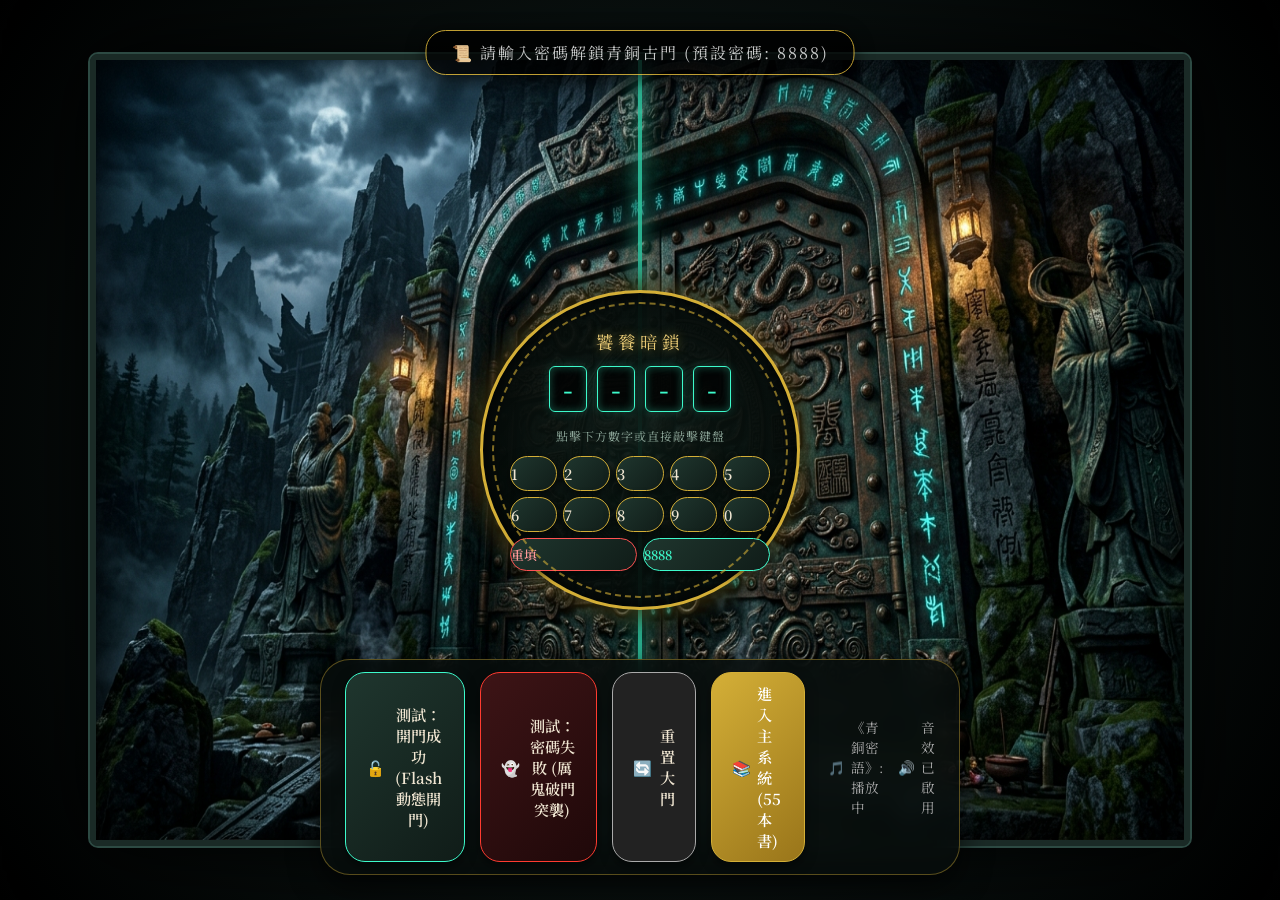
==== commit aac0b0c9: "fix: 加入資料版本強制同步機制 (自動注入 55 本書)，並於 door-demo 增加直通個人書櫃按鈕" ====
--- a/door-demo.html
+++ b/door-demo.html
@@ -347,7 +347,7 @@
       animation: ghostBurstFromGate 1.8s cubic-bezier(0.15, 0.85, 0.25, 1) forwards;
     }
 
-    /* 厲鬼從青銅門裂縫深處衝出的震撼軌跡 */
+    /* 厲鬼從青銅門裂縫深處衝出的震撼軌跡 (變大時跟隨下移，完整展示恐怖面孔與全身) */
     @keyframes ghostBurstFromGate {
       0% {
         transform: scale(0.08) translateY(20px) rotate(-3deg);
@@ -359,15 +359,15 @@
         filter: brightness(1.8) contrast(1.5) drop-shadow(0 0 60px #00ff88) drop-shadow(0 0 90px red);
       }
       45% {
-        transform: scale(1.35) translateY(-10px) rotate(2deg);
+        transform: scale(1.35) translateY(50px) rotate(2deg);
         filter: brightness(1.6) contrast(1.4) drop-shadow(0 0 80px red);
       }
       75% {
-        transform: scale(1.45) translateY(5px) rotate(-1deg);
+        transform: scale(1.65) translateY(100px) rotate(-1deg);
         opacity: 0.95;
       }
       100% {
-        transform: scale(2.0) translateY(-30px);
+        transform: scale(2.0) translateY(160px);
         opacity: 0;
         filter: brightness(0) blur(25px);
       }
@@ -516,6 +516,7 @@
       <div class="sanctum-content">
         <div class="sanctum-title">✨ 藏書閣 · 封印解除 ✨</div>
         <div class="sanctum-desc">歡迎進入個人書櫃與借閱統計系統</div>
+        <a href="index.html" class="btn-action" style="margin-top: 22px; padding: 14px 32px; font-size: 1.15rem; background: linear-gradient(135deg, #ffd700, #ff9800); color: #050807; font-weight: 900; text-decoration: none; border-radius: 30px; box-shadow: 0 0 30px rgba(255, 215, 0, 0.9); display: inline-block; pointer-events: auto; letter-spacing: 2px;">📚 點此進入個人書櫃主系統（查看 55 本完整藏書）➔</a>
       </div>
     </div>
 
@@ -594,6 +595,9 @@
     <button class="btn-action reset" onclick="resetGate()">
       <span>🔄</span> 重置大門
     </button>
+    <a href="index.html" class="btn-action" style="background: linear-gradient(135deg, #d4af37, #99751a); color: #fff; text-decoration: none; display: inline-flex; align-items: center; gap: 6px;">
+      <span>📚</span> 進入主系統 (55本書)
+    </a>
     <div class="audio-toggle" id="musicToggleBtn" onclick="toggleBgmMusic()" style="margin-left: 8px;">
       <span id="musicIcon">🎵</span>
       <span id="musicText">《青銅密語》: 播放中</span>
